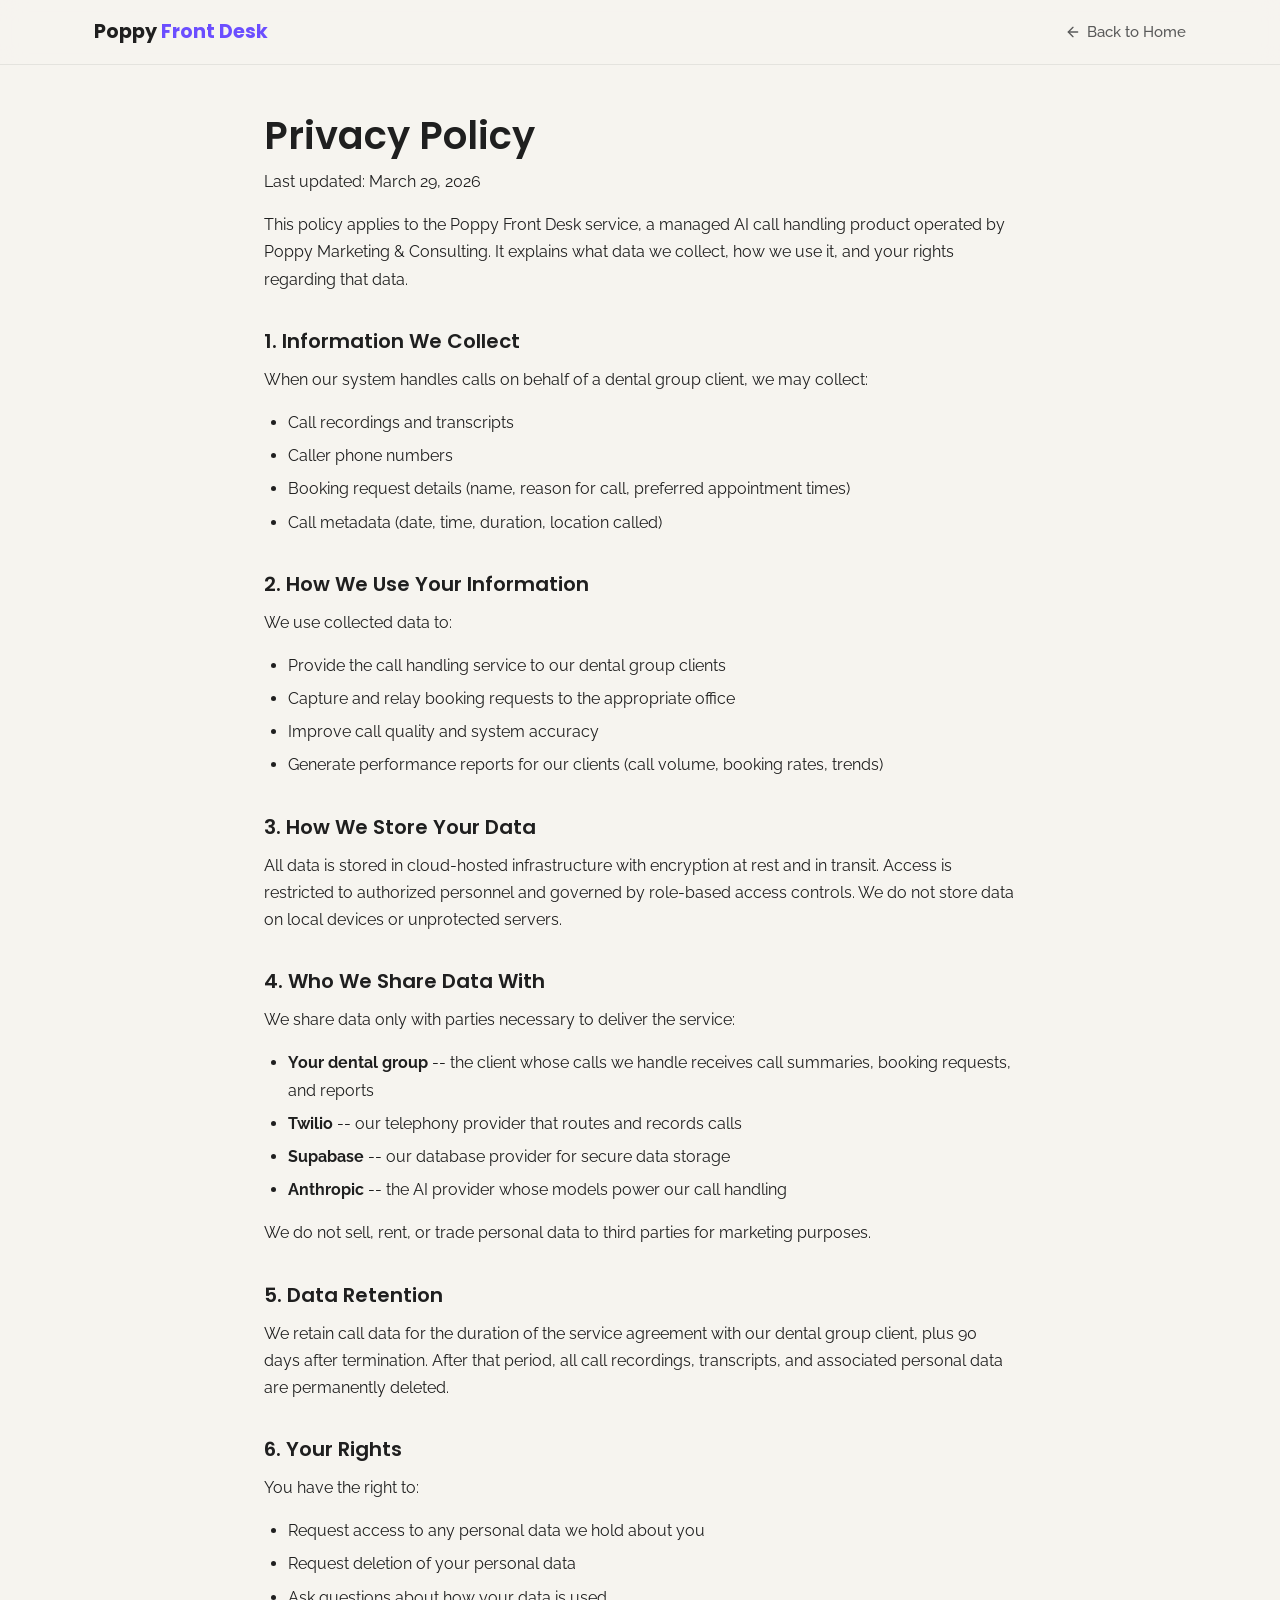
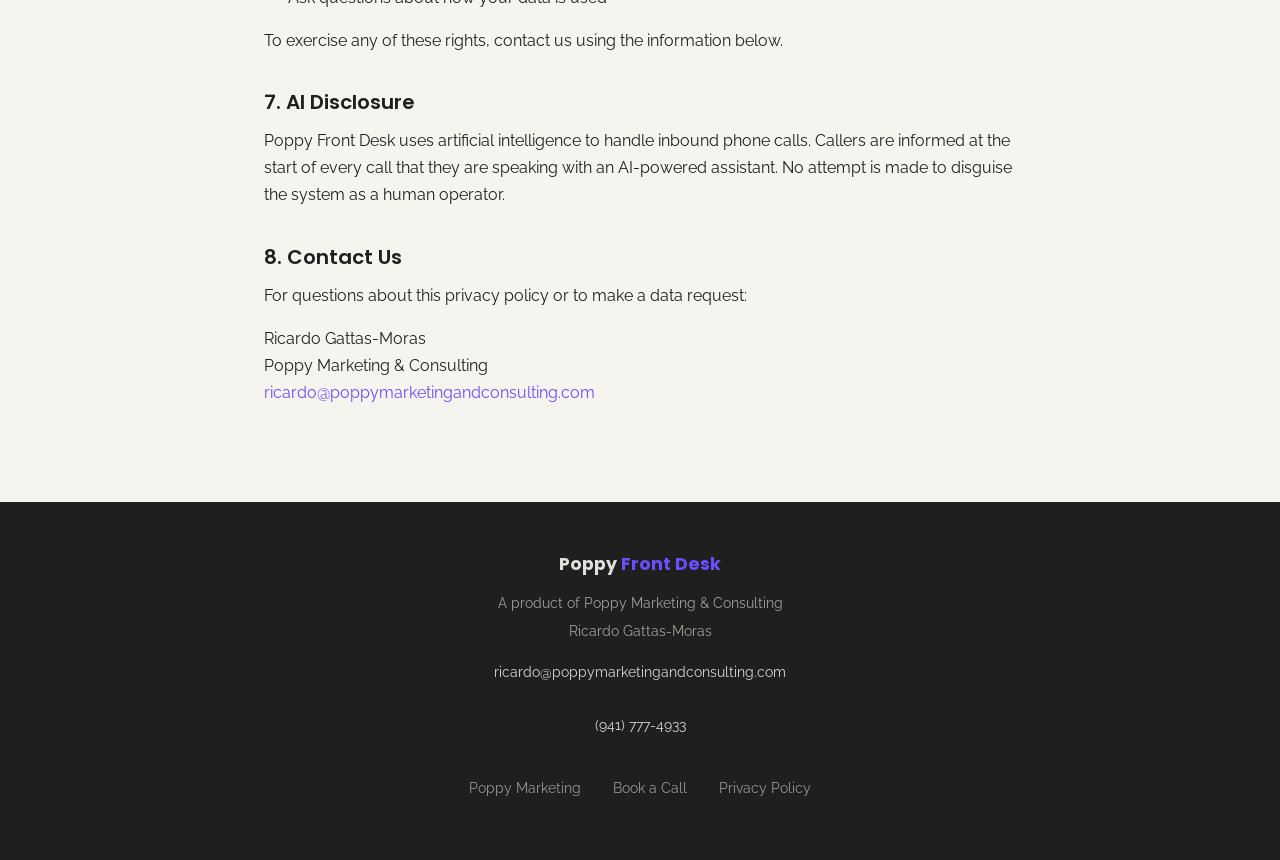
==== privacy.html @ f4aba6db "Add privacy policy page + footer link + .env.example update H03: Privacy policy covering data collec" ====
<!DOCTYPE html>
<html lang="en">
<head>
  <meta charset="UTF-8">
  <meta name="viewport" content="width=device-width, initial-scale=1.0">
  <title>Privacy Policy -- Poppy Front Desk</title>
  <meta name="description" content="Privacy policy for the Poppy Front Desk managed AI call handling service.">
  <link rel="canonical" href="https://frontdesk.poppymarketingandconsulting.com/privacy.html">
  <meta name="robots" content="noindex, follow">

  <!-- Favicon -->
  <link rel="icon" type="image/svg+xml" href="/favicon.svg">
  <link rel="apple-touch-icon" href="/favicon.svg">

  <!-- Fonts -->
  <link rel="preconnect" href="https://fonts.googleapis.com">
  <link rel="preconnect" href="https://fonts.gstatic.com" crossorigin>
  <link href="https://fonts.googleapis.com/css2?family=Poppins:wght@400;500;600;700&family=Raleway:wght@300;400;500;600&display=swap" rel="stylesheet">

  <style>
    :root {
      --bg: #F6F4EF;
      --bg-alt: #EFECE5;
      --text: #1F1F1F;
      --text-muted: #5A5A5A;
      --accent: #6B4EFF;
      --accent-hover: #5A3DE8;
      --white: #FFFFFF;
      --border: rgba(31, 31, 31, 0.08);
      --shadow-sm: 0 2px 12px rgba(31, 31, 31, 0.04);
      --radius: 24px;
      --radius-sm: 16px;
      --font-display: 'Poppins', sans-serif;
      --font-body: 'Raleway', sans-serif;
      --max-width: 800px;
    }

    *, *::before, *::after { box-sizing: border-box; margin: 0; padding: 0; }
    html { scroll-behavior: smooth; font-size: 16px; }

    body {
      font-family: var(--font-body);
      color: var(--text);
      background: var(--bg);
      line-height: 1.7;
      -webkit-font-smoothing: antialiased;
    }

    a { color: var(--accent); text-decoration: none; transition: color 0.2s; }
    a:hover { color: var(--accent-hover); }

    .container { max-width: var(--max-width); margin: 0 auto; padding: 0 24px; }

    h1, h2, h3 { font-family: var(--font-display); font-weight: 600; line-height: 1.25; }

    /* NAV */
    nav {
      position: fixed;
      top: 0;
      left: 0;
      right: 0;
      z-index: 1000;
      background: rgba(246, 244, 239, 0.92);
      backdrop-filter: blur(12px);
      -webkit-backdrop-filter: blur(12px);
      border-bottom: 1px solid var(--border);
    }

    .nav-inner {
      max-width: 1140px;
      margin: 0 auto;
      padding: 0 24px;
      display: flex;
      align-items: center;
      justify-content: space-between;
      height: 64px;
    }

    .nav-logo {
      font-family: var(--font-display);
      font-weight: 700;
      font-size: 1.2rem;
      color: var(--text);
    }

    .nav-logo span { color: var(--accent); }
    .nav-logo:hover { color: var(--text); }

    .nav-back {
      font-family: var(--font-body);
      font-size: 0.92rem;
      font-weight: 500;
      color: var(--text-muted);
      display: flex;
      align-items: center;
      gap: 6px;
    }

    .nav-back:hover { color: var(--accent); }

    /* CONTENT */
    .policy-wrapper {
      padding-top: 112px;
      padding-bottom: 80px;
    }

    .policy-wrapper h1 {
      font-size: clamp(1.8rem, 4vw, 2.4rem);
      margin-bottom: 8px;
    }

    .policy-date {
      font-size: 0.92rem;
      color: var(--text-muted);
      margin-bottom: 40px;
    }

    .policy-wrapper h2 {
      font-size: 1.25rem;
      margin-top: 36px;
      margin-bottom: 12px;
    }

    .policy-wrapper p,
    .policy-wrapper ul {
      font-size: 1rem;
      color: var(--text);
      margin-bottom: 16px;
    }

    .policy-wrapper ul {
      padding-left: 24px;
    }

    .policy-wrapper li {
      margin-bottom: 6px;
    }

    /* FOOTER */
    footer {
      padding: 48px 0;
      background: var(--text);
      color: rgba(246, 244, 239, 0.6);
      text-align: center;
    }

    footer .footer-brand {
      font-family: var(--font-display);
      font-weight: 700;
      font-size: 1.1rem;
      color: rgba(246, 244, 239, 0.9);
      margin-bottom: 12px;
    }

    footer .footer-brand span { color: var(--accent); }

    footer p {
      font-size: 0.88rem;
      line-height: 1.7;
      margin-bottom: 4px;
    }

    footer a {
      color: rgba(246, 244, 239, 0.85);
      padding: 12px 0;
      display: inline-block;
      font-size: 0.9rem;
      transition: color 0.2s;
    }

    footer a:hover { color: #FFFFFF; }

    footer .footer-links {
      margin-top: 16px;
      display: flex;
      gap: 24px;
      justify-content: center;
      flex-wrap: wrap;
    }

    footer .footer-links a {
      font-size: 0.85rem;
      color: rgba(246, 244, 239, 0.55);
      padding: 12px 4px;
      display: flex;
      gap: 6px;
      align-items: center;
    }

    footer .footer-links a:hover { color: #FFFFFF; }

    @media (max-width: 640px) {
      .footer-links { flex-direction: column; gap: 8px; }
    }
  </style>
</head>
<body>

  <!-- Nav -->
  <nav>
    <div class="nav-inner">
      <a href="/" class="nav-logo">Poppy <span>Front Desk</span></a>
      <a href="/" class="nav-back">
        <svg xmlns="http://www.w3.org/2000/svg" width="16" height="16" viewBox="0 0 24 24" fill="none" stroke="currentColor" stroke-width="2" stroke-linecap="round" stroke-linejoin="round"><line x1="19" y1="12" x2="5" y2="12"/><polyline points="12 19 5 12 12 5"/></svg>
        Back to Home
      </a>
    </div>
  </nav>

  <!-- Policy Content -->
  <div class="policy-wrapper">
    <div class="container">
      <h1>Privacy Policy</h1>
      <p class="policy-date">Last updated: March 29, 2026</p>

      <p>This policy applies to the Poppy Front Desk service, a managed AI call handling product operated by Poppy Marketing & Consulting. It explains what data we collect, how we use it, and your rights regarding that data.</p>

      <h2>1. Information We Collect</h2>
      <p>When our system handles calls on behalf of a dental group client, we may collect:</p>
      <ul>
        <li>Call recordings and transcripts</li>
        <li>Caller phone numbers</li>
        <li>Booking request details (name, reason for call, preferred appointment times)</li>
        <li>Call metadata (date, time, duration, location called)</li>
      </ul>

      <h2>2. How We Use Your Information</h2>
      <p>We use collected data to:</p>
      <ul>
        <li>Provide the call handling service to our dental group clients</li>
        <li>Capture and relay booking requests to the appropriate office</li>
        <li>Improve call quality and system accuracy</li>
        <li>Generate performance reports for our clients (call volume, booking rates, trends)</li>
      </ul>

      <h2>3. How We Store Your Data</h2>
      <p>All data is stored in cloud-hosted infrastructure with encryption at rest and in transit. Access is restricted to authorized personnel and governed by role-based access controls. We do not store data on local devices or unprotected servers.</p>

      <h2>4. Who We Share Data With</h2>
      <p>We share data only with parties necessary to deliver the service:</p>
      <ul>
        <li><strong>Your dental group</strong> -- the client whose calls we handle receives call summaries, booking requests, and reports</li>
        <li><strong>Twilio</strong> -- our telephony provider that routes and records calls</li>
        <li><strong>Supabase</strong> -- our database provider for secure data storage</li>
        <li><strong>Anthropic</strong> -- the AI provider whose models power our call handling</li>
      </ul>
      <p>We do not sell, rent, or trade personal data to third parties for marketing purposes.</p>

      <h2>5. Data Retention</h2>
      <p>We retain call data for the duration of the service agreement with our dental group client, plus 90 days after termination. After that period, all call recordings, transcripts, and associated personal data are permanently deleted.</p>

      <h2>6. Your Rights</h2>
      <p>You have the right to:</p>
      <ul>
        <li>Request access to any personal data we hold about you</li>
        <li>Request deletion of your personal data</li>
        <li>Ask questions about how your data is used</li>
      </ul>
      <p>To exercise any of these rights, contact us using the information below.</p>

      <h2>7. AI Disclosure</h2>
      <p>Poppy Front Desk uses artificial intelligence to handle inbound phone calls. Callers are informed at the start of every call that they are speaking with an AI-powered assistant. No attempt is made to disguise the system as a human operator.</p>

      <h2>8. Contact Us</h2>
      <p>For questions about this privacy policy or to make a data request:</p>
      <p>Ricardo Gattas-Moras<br>
      Poppy Marketing & Consulting<br>
      <a href="mailto:ricardo@poppymarketingandconsulting.com">ricardo@poppymarketingandconsulting.com</a></p>
    </div>
  </div>

  <!-- Footer -->
  <footer>
    <div class="container">
      <div class="footer-brand">Poppy <span>Front Desk</span></div>
      <p>A product of Poppy Marketing & Consulting</p>
      <p>Ricardo Gattas-Moras</p>
      <p><a href="mailto:ricardo@poppymarketingandconsulting.com">ricardo@poppymarketingandconsulting.com</a></p>
      <p><a href="tel:+19417774933">(941) 777-4933</a></p>
      <div class="footer-links">
        <a href="https://www.poppymarketingandconsulting.com" rel="noopener">Poppy Marketing</a>
        <a href="https://www.poppymarketingandconsulting.com/booking-calendar/free-strategy-session" rel="noopener">Book a Call</a>
        <a href="/privacy.html">Privacy Policy</a>
      </div>
    </div>
  </footer>

</body>
</html>
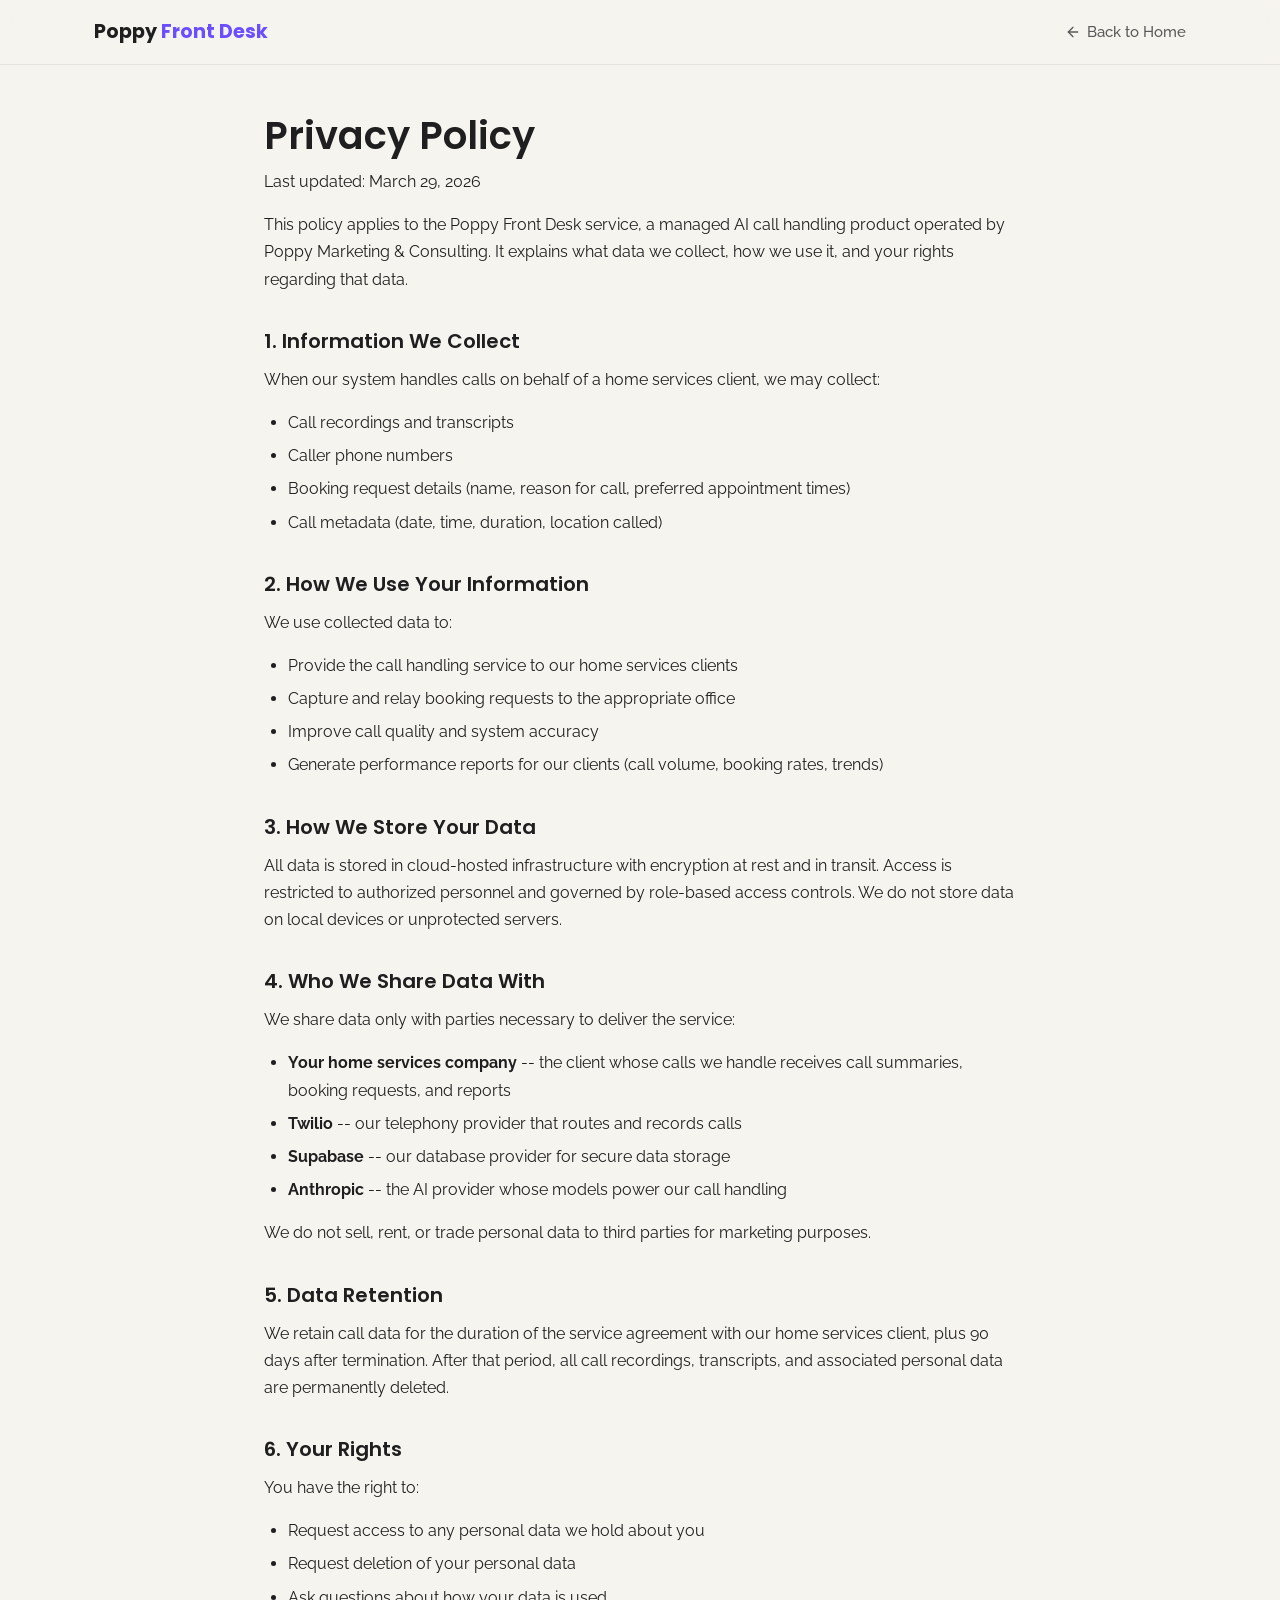
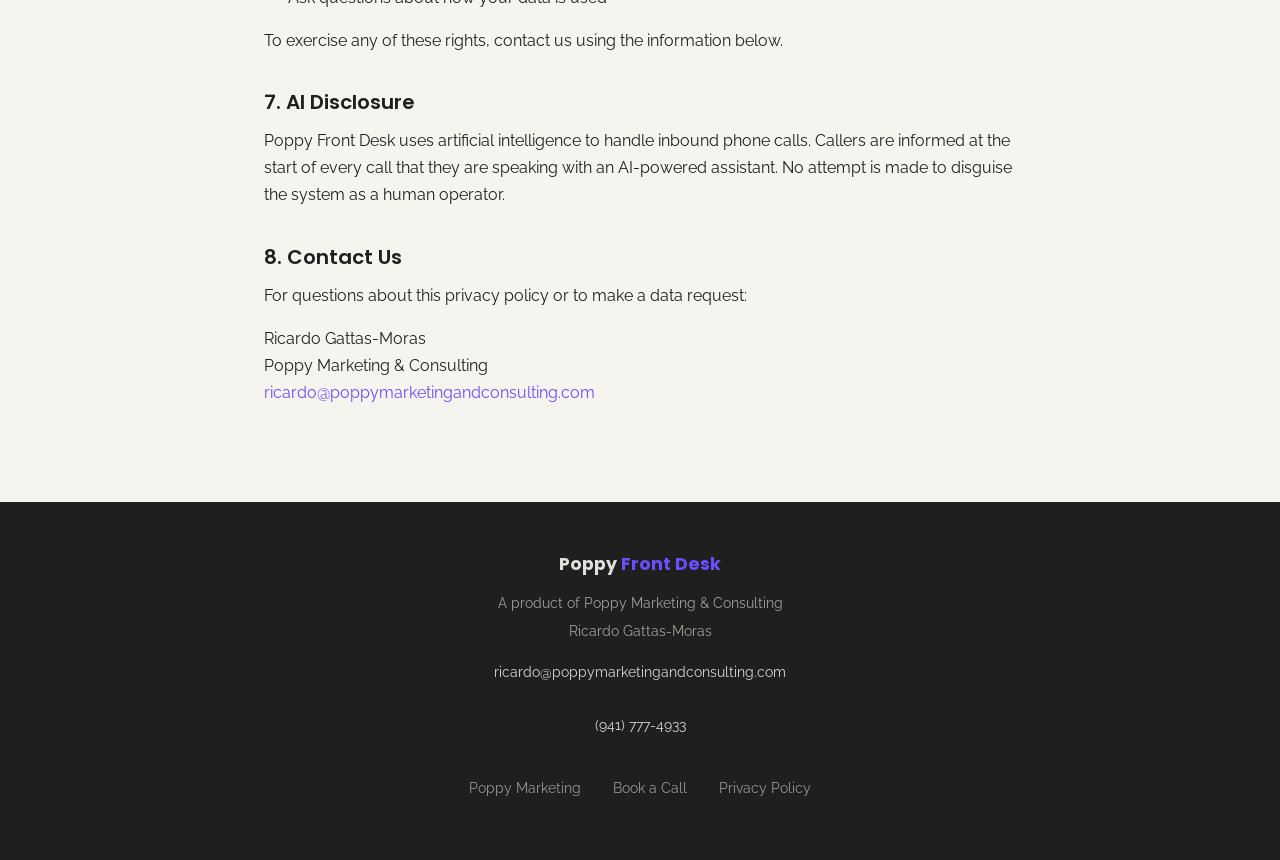
==== commit c6e331f1: "Complete pivot: all dental references replaced with home services - Title, meta, OG, Twitter, JSON-L" ====
--- a/privacy.html
+++ b/privacy.html
@@ -216,7 +216,7 @@
       <p>This policy applies to the Poppy Front Desk service, a managed AI call handling product operated by Poppy Marketing & Consulting. It explains what data we collect, how we use it, and your rights regarding that data.</p>
 
       <h2>1. Information We Collect</h2>
-      <p>When our system handles calls on behalf of a dental group client, we may collect:</p>
+      <p>When our system handles calls on behalf of a home services client, we may collect:</p>
       <ul>
         <li>Call recordings and transcripts</li>
         <li>Caller phone numbers</li>
@@ -227,7 +227,7 @@
       <h2>2. How We Use Your Information</h2>
       <p>We use collected data to:</p>
       <ul>
-        <li>Provide the call handling service to our dental group clients</li>
+        <li>Provide the call handling service to our home services clients</li>
         <li>Capture and relay booking requests to the appropriate office</li>
         <li>Improve call quality and system accuracy</li>
         <li>Generate performance reports for our clients (call volume, booking rates, trends)</li>
@@ -239,7 +239,7 @@
       <h2>4. Who We Share Data With</h2>
       <p>We share data only with parties necessary to deliver the service:</p>
       <ul>
-        <li><strong>Your dental group</strong> -- the client whose calls we handle receives call summaries, booking requests, and reports</li>
+        <li><strong>Your home services company</strong> -- the client whose calls we handle receives call summaries, booking requests, and reports</li>
         <li><strong>Twilio</strong> -- our telephony provider that routes and records calls</li>
         <li><strong>Supabase</strong> -- our database provider for secure data storage</li>
         <li><strong>Anthropic</strong> -- the AI provider whose models power our call handling</li>
@@ -247,7 +247,7 @@
       <p>We do not sell, rent, or trade personal data to third parties for marketing purposes.</p>
 
       <h2>5. Data Retention</h2>
-      <p>We retain call data for the duration of the service agreement with our dental group client, plus 90 days after termination. After that period, all call recordings, transcripts, and associated personal data are permanently deleted.</p>
+      <p>We retain call data for the duration of the service agreement with our home services client, plus 90 days after termination. After that period, all call recordings, transcripts, and associated personal data are permanently deleted.</p>
 
       <h2>6. Your Rights</h2>
       <p>You have the right to:</p>
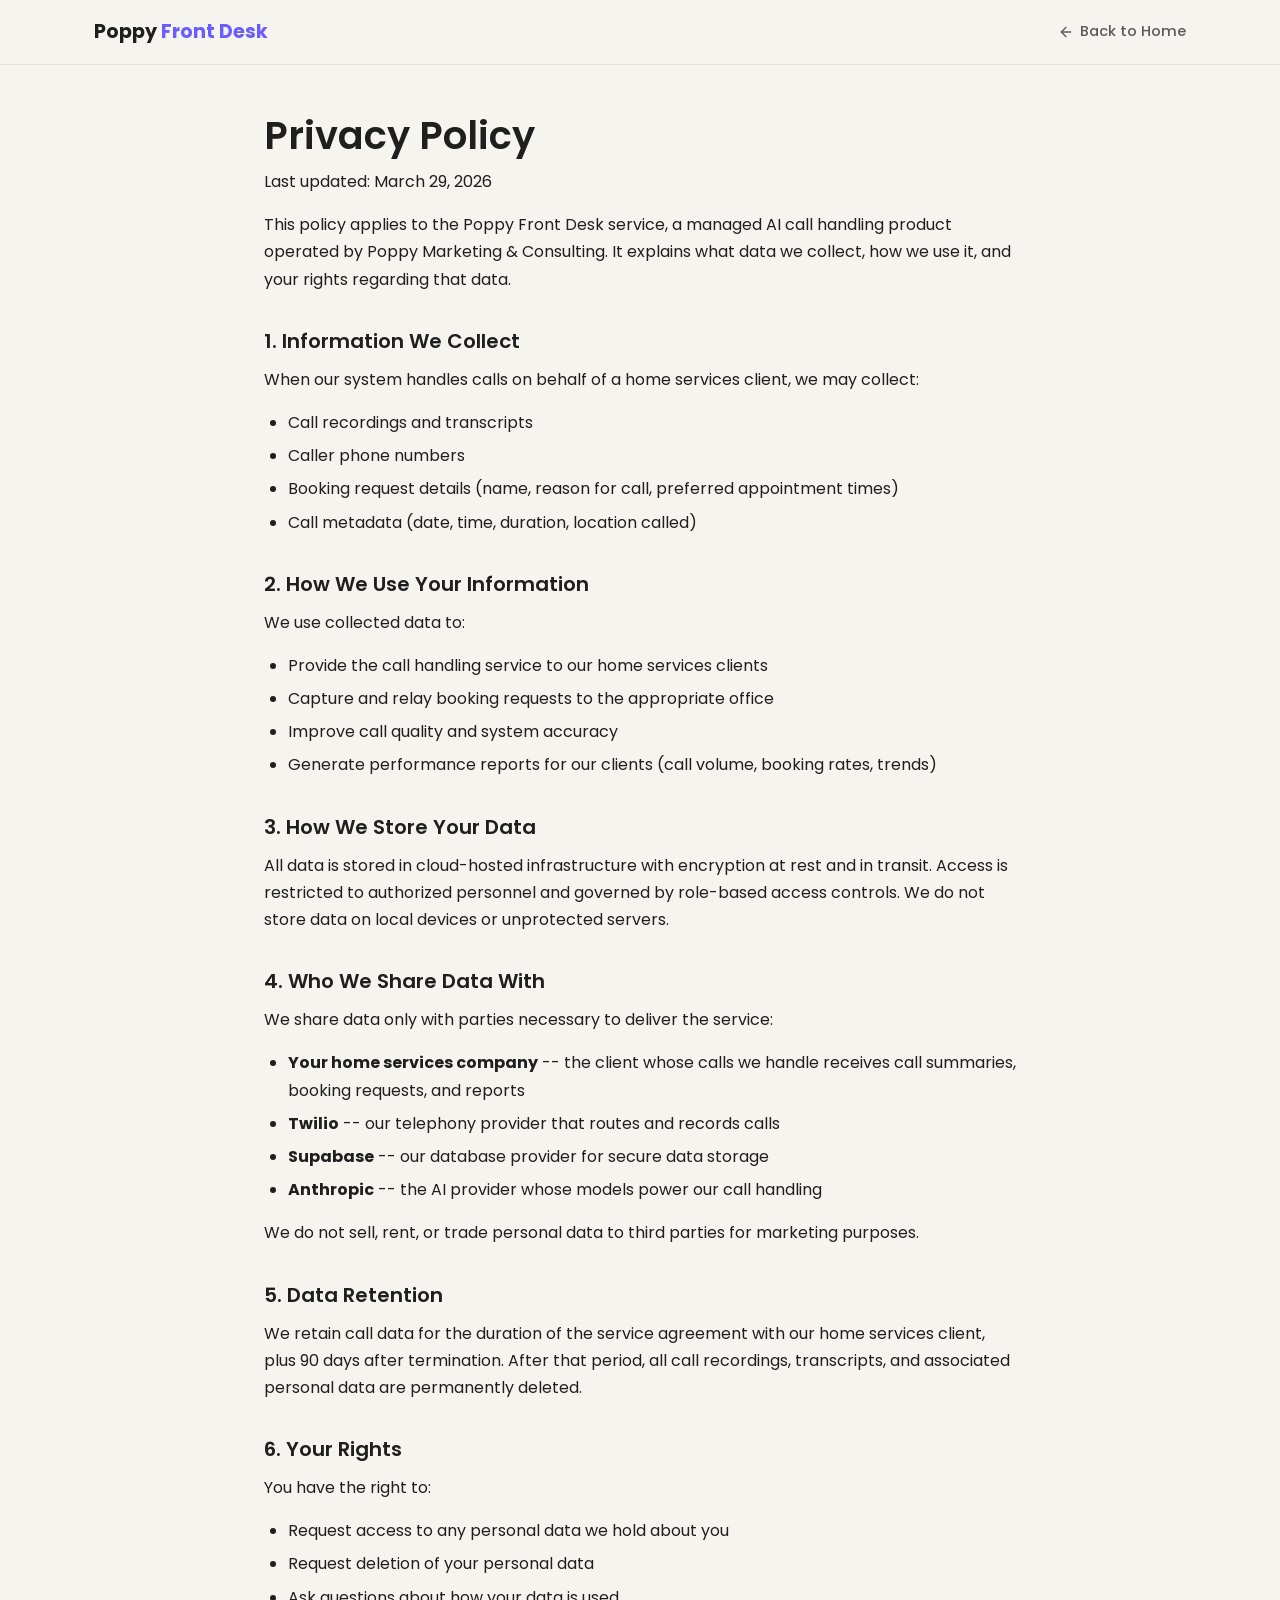
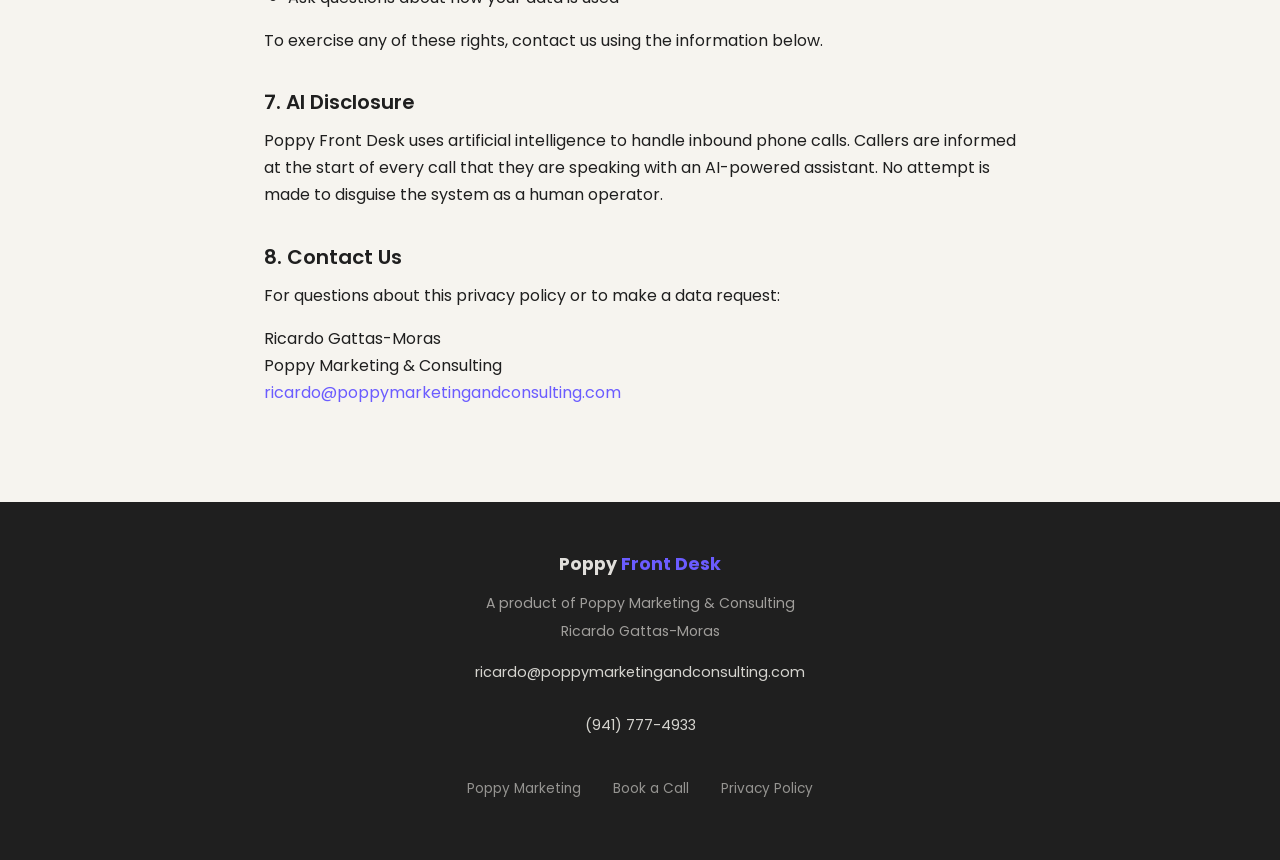
==== commit 880dd22c: "Brand polish: Poppins-only fonts + canonical accent; expand secrets hygiene" ====
--- a/privacy.html
+++ b/privacy.html
@@ -15,7 +15,7 @@
   <!-- Fonts -->
   <link rel="preconnect" href="https://fonts.googleapis.com">
   <link rel="preconnect" href="https://fonts.gstatic.com" crossorigin>
-  <link href="https://fonts.googleapis.com/css2?family=Poppins:wght@400;500;600;700&family=Raleway:wght@300;400;500;600&display=swap" rel="stylesheet">
+  <link href="https://fonts.googleapis.com/css2?family=Poppins:wght@400;500;600;700&family=Poppins:wght@300;400;500;600&display=swap" rel="stylesheet">
 
   <style>
     :root {
@@ -23,7 +23,7 @@
       --bg-alt: #EFECE5;
       --text: #1F1F1F;
       --text-muted: #5A5A5A;
-      --accent: #6B4EFF;
+      --accent: #6B5CFF;
       --accent-hover: #5A3DE8;
       --white: #FFFFFF;
       --border: rgba(31, 31, 31, 0.08);
@@ -31,7 +31,7 @@
       --radius: 24px;
       --radius-sm: 16px;
       --font-display: 'Poppins', sans-serif;
-      --font-body: 'Raleway', sans-serif;
+      --font-body: 'Poppins', sans-serif;
       --max-width: 800px;
     }
 
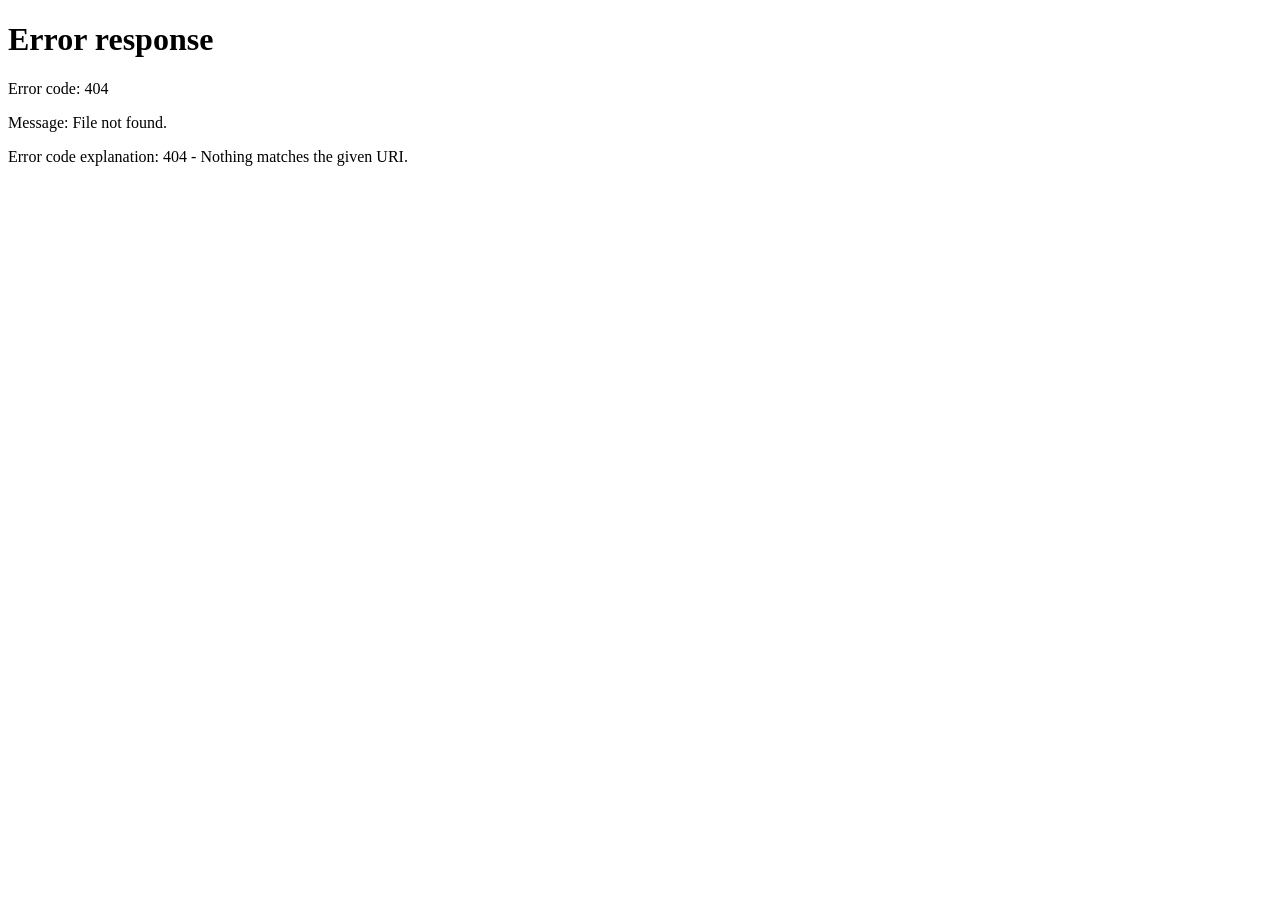
==== commit d7d46301: "Add v3.3_LAUNCH legal pages + redirect legacy privacy.html - New canonical legal pages at /legal/{cu" ====
--- a/privacy.html
+++ b/privacy.html
@@ -3,287 +3,17 @@
 <head>
   <meta charset="UTF-8">
   <meta name="viewport" content="width=device-width, initial-scale=1.0">
-  <title>Privacy Policy -- Poppy Front Desk</title>
-  <meta name="description" content="Privacy policy for the Poppy Front Desk managed AI call handling service.">
-  <link rel="canonical" href="https://frontdesk.poppymarketingandconsulting.com/privacy.html">
-  <meta name="robots" content="noindex, follow">
-
-  <!-- Favicon -->
-  <link rel="icon" type="image/svg+xml" href="/favicon.svg">
-  <link rel="apple-touch-icon" href="/favicon.svg">
-
-  <!-- Fonts -->
-  <link rel="preconnect" href="https://fonts.googleapis.com">
-  <link rel="preconnect" href="https://fonts.gstatic.com" crossorigin>
-  <link href="https://fonts.googleapis.com/css2?family=Poppins:wght@400;500;600;700&family=Poppins:wght@300;400;500;600&display=swap" rel="stylesheet">
-
+  <title>Privacy Policy — Front Desk by Poppy</title>
+  <meta http-equiv="refresh" content="0; url=/legal/privacy">
+  <link rel="canonical" href="https://frontdesk.poppymarketingandconsulting.com/legal/privacy">
+  <meta name="robots" content="noindex, nofollow">
+  <script>window.location.replace('/legal/privacy');</script>
   <style>
-    :root {
-      --bg: #F6F4EF;
-      --bg-alt: #EFECE5;
-      --text: #1F1F1F;
-      --text-muted: #5A5A5A;
-      --accent: #6B5CFF;
-      --accent-hover: #5A3DE8;
-      --white: #FFFFFF;
-      --border: rgba(31, 31, 31, 0.08);
-      --shadow-sm: 0 2px 12px rgba(31, 31, 31, 0.04);
-      --radius: 24px;
-      --radius-sm: 16px;
-      --font-display: 'Poppins', sans-serif;
-      --font-body: 'Poppins', sans-serif;
-      --max-width: 800px;
-    }
-
-    *, *::before, *::after { box-sizing: border-box; margin: 0; padding: 0; }
-    html { scroll-behavior: smooth; font-size: 16px; }
-
-    body {
-      font-family: var(--font-body);
-      color: var(--text);
-      background: var(--bg);
-      line-height: 1.7;
-      -webkit-font-smoothing: antialiased;
-    }
-
-    a { color: var(--accent); text-decoration: none; transition: color 0.2s; }
-    a:hover { color: var(--accent-hover); }
-
-    .container { max-width: var(--max-width); margin: 0 auto; padding: 0 24px; }
-
-    h1, h2, h3 { font-family: var(--font-display); font-weight: 600; line-height: 1.25; }
-
-    /* NAV */
-    nav {
-      position: fixed;
-      top: 0;
-      left: 0;
-      right: 0;
-      z-index: 1000;
-      background: rgba(246, 244, 239, 0.92);
-      backdrop-filter: blur(12px);
-      -webkit-backdrop-filter: blur(12px);
-      border-bottom: 1px solid var(--border);
-    }
-
-    .nav-inner {
-      max-width: 1140px;
-      margin: 0 auto;
-      padding: 0 24px;
-      display: flex;
-      align-items: center;
-      justify-content: space-between;
-      height: 64px;
-    }
-
-    .nav-logo {
-      font-family: var(--font-display);
-      font-weight: 700;
-      font-size: 1.2rem;
-      color: var(--text);
-    }
-
-    .nav-logo span { color: var(--accent); }
-    .nav-logo:hover { color: var(--text); }
-
-    .nav-back {
-      font-family: var(--font-body);
-      font-size: 0.92rem;
-      font-weight: 500;
-      color: var(--text-muted);
-      display: flex;
-      align-items: center;
-      gap: 6px;
-    }
-
-    .nav-back:hover { color: var(--accent); }
-
-    /* CONTENT */
-    .policy-wrapper {
-      padding-top: 112px;
-      padding-bottom: 80px;
-    }
-
-    .policy-wrapper h1 {
-      font-size: clamp(1.8rem, 4vw, 2.4rem);
-      margin-bottom: 8px;
-    }
-
-    .policy-date {
-      font-size: 0.92rem;
-      color: var(--text-muted);
-      margin-bottom: 40px;
-    }
-
-    .policy-wrapper h2 {
-      font-size: 1.25rem;
-      margin-top: 36px;
-      margin-bottom: 12px;
-    }
-
-    .policy-wrapper p,
-    .policy-wrapper ul {
-      font-size: 1rem;
-      color: var(--text);
-      margin-bottom: 16px;
-    }
-
-    .policy-wrapper ul {
-      padding-left: 24px;
-    }
-
-    .policy-wrapper li {
-      margin-bottom: 6px;
-    }
-
-    /* FOOTER */
-    footer {
-      padding: 48px 0;
-      background: var(--text);
-      color: rgba(246, 244, 239, 0.6);
-      text-align: center;
-    }
-
-    footer .footer-brand {
-      font-family: var(--font-display);
-      font-weight: 700;
-      font-size: 1.1rem;
-      color: rgba(246, 244, 239, 0.9);
-      margin-bottom: 12px;
-    }
-
-    footer .footer-brand span { color: var(--accent); }
-
-    footer p {
-      font-size: 0.88rem;
-      line-height: 1.7;
-      margin-bottom: 4px;
-    }
-
-    footer a {
-      color: rgba(246, 244, 239, 0.85);
-      padding: 12px 0;
-      display: inline-block;
-      font-size: 0.9rem;
-      transition: color 0.2s;
-    }
-
-    footer a:hover { color: #FFFFFF; }
-
-    footer .footer-links {
-      margin-top: 16px;
-      display: flex;
-      gap: 24px;
-      justify-content: center;
-      flex-wrap: wrap;
-    }
-
-    footer .footer-links a {
-      font-size: 0.85rem;
-      color: rgba(246, 244, 239, 0.55);
-      padding: 12px 4px;
-      display: flex;
-      gap: 6px;
-      align-items: center;
-    }
-
-    footer .footer-links a:hover { color: #FFFFFF; }
-
-    @media (max-width: 640px) {
-      .footer-links { flex-direction: column; gap: 8px; }
-    }
+    body { font-family: 'Poppins', -apple-system, BlinkMacSystemFont, sans-serif; background: #F6F4EF; color: #1F1F1F; padding: 64px 24px; text-align: center; }
+    a { color: #6B5CFF; }
   </style>
 </head>
 <body>
-
-  <!-- Nav -->
-  <nav>
-    <div class="nav-inner">
-      <a href="/" class="nav-logo">Poppy <span>Front Desk</span></a>
-      <a href="/" class="nav-back">
-        <svg xmlns="http://www.w3.org/2000/svg" width="16" height="16" viewBox="0 0 24 24" fill="none" stroke="currentColor" stroke-width="2" stroke-linecap="round" stroke-linejoin="round"><line x1="19" y1="12" x2="5" y2="12"/><polyline points="12 19 5 12 12 5"/></svg>
-        Back to Home
-      </a>
-    </div>
-  </nav>
-
-  <!-- Policy Content -->
-  <div class="policy-wrapper">
-    <div class="container">
-      <h1>Privacy Policy</h1>
-      <p class="policy-date">Last updated: March 29, 2026</p>
-
-      <p>This policy applies to the Poppy Front Desk service, a managed AI call handling product operated by Poppy Marketing & Consulting. It explains what data we collect, how we use it, and your rights regarding that data.</p>
-
-      <h2>1. Information We Collect</h2>
-      <p>When our system handles calls on behalf of a home services client, we may collect:</p>
-      <ul>
-        <li>Call recordings and transcripts</li>
-        <li>Caller phone numbers</li>
-        <li>Booking request details (name, reason for call, preferred appointment times)</li>
-        <li>Call metadata (date, time, duration, location called)</li>
-      </ul>
-
-      <h2>2. How We Use Your Information</h2>
-      <p>We use collected data to:</p>
-      <ul>
-        <li>Provide the call handling service to our home services clients</li>
-        <li>Capture and relay booking requests to the appropriate office</li>
-        <li>Improve call quality and system accuracy</li>
-        <li>Generate performance reports for our clients (call volume, booking rates, trends)</li>
-      </ul>
-
-      <h2>3. How We Store Your Data</h2>
-      <p>All data is stored in cloud-hosted infrastructure with encryption at rest and in transit. Access is restricted to authorized personnel and governed by role-based access controls. We do not store data on local devices or unprotected servers.</p>
-
-      <h2>4. Who We Share Data With</h2>
-      <p>We share data only with parties necessary to deliver the service:</p>
-      <ul>
-        <li><strong>Your home services company</strong> -- the client whose calls we handle receives call summaries, booking requests, and reports</li>
-        <li><strong>Twilio</strong> -- our telephony provider that routes and records calls</li>
-        <li><strong>Supabase</strong> -- our database provider for secure data storage</li>
-        <li><strong>Anthropic</strong> -- the AI provider whose models power our call handling</li>
-      </ul>
-      <p>We do not sell, rent, or trade personal data to third parties for marketing purposes.</p>
-
-      <h2>5. Data Retention</h2>
-      <p>We retain call data for the duration of the service agreement with our home services client, plus 90 days after termination. After that period, all call recordings, transcripts, and associated personal data are permanently deleted.</p>
-
-      <h2>6. Your Rights</h2>
-      <p>You have the right to:</p>
-      <ul>
-        <li>Request access to any personal data we hold about you</li>
-        <li>Request deletion of your personal data</li>
-        <li>Ask questions about how your data is used</li>
-      </ul>
-      <p>To exercise any of these rights, contact us using the information below.</p>
-
-      <h2>7. AI Disclosure</h2>
-      <p>Poppy Front Desk uses artificial intelligence to handle inbound phone calls. Callers are informed at the start of every call that they are speaking with an AI-powered assistant. No attempt is made to disguise the system as a human operator.</p>
-
-      <h2>8. Contact Us</h2>
-      <p>For questions about this privacy policy or to make a data request:</p>
-      <p>Ricardo Gattas-Moras<br>
-      Poppy Marketing & Consulting<br>
-      <a href="mailto:ricardo@poppymarketingandconsulting.com">ricardo@poppymarketingandconsulting.com</a></p>
-    </div>
-  </div>
-
-  <!-- Footer -->
-  <footer>
-    <div class="container">
-      <div class="footer-brand">Poppy <span>Front Desk</span></div>
-      <p>A product of Poppy Marketing & Consulting</p>
-      <p>Ricardo Gattas-Moras</p>
-      <p><a href="mailto:ricardo@poppymarketingandconsulting.com">ricardo@poppymarketingandconsulting.com</a></p>
-      <p><a href="tel:+19417774933">(941) 777-4933</a></p>
-      <div class="footer-links">
-        <a href="https://www.poppymarketingandconsulting.com" rel="noopener">Poppy Marketing</a>
-        <a href="https://www.poppymarketingandconsulting.com/booking-calendar/free-strategy-session" rel="noopener">Book a Call</a>
-        <a href="/privacy.html">Privacy Policy</a>
-      </div>
-    </div>
-  </footer>
-
+  <p>This page has moved. <a href="/legal/privacy">View the current Privacy Policy</a>.</p>
 </body>
 </html>
